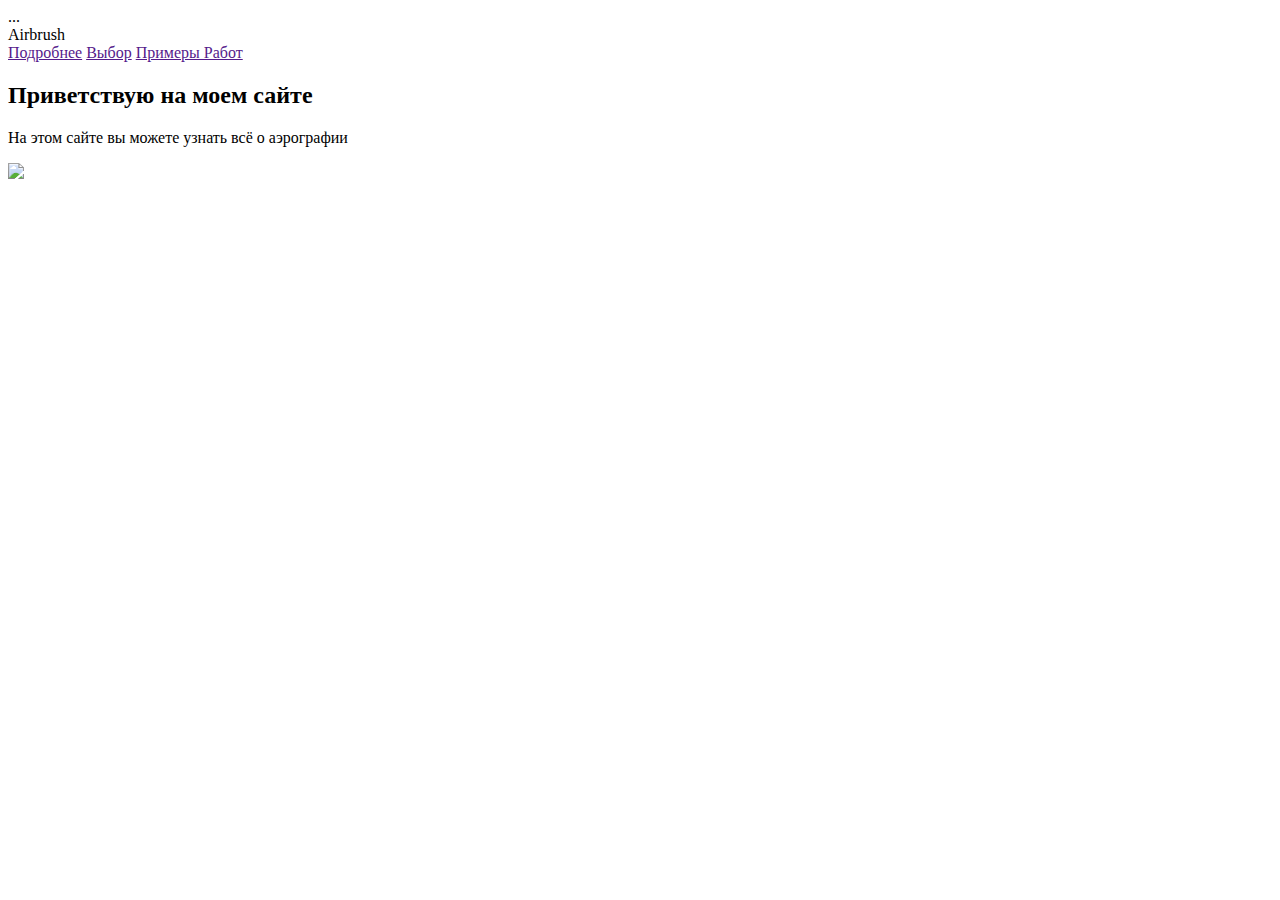
==== index.html @ 42b28818 "new point in index.html" ====
...<html lang="en">
    <head>
        <title>Airbrush</title>
        <meta charset="UTF-8">
        <link rel="stylesheet" href="style.css">
    </head>

    <body>
        <div class="wrapper">
            <header>
                <div class="title">
                    Airbrush
                </div>
                <div class="menu">
                    <a href="">Подробнее</a>
                    <a href="">Выбор</a>
                    <a href="">Примеры Работ</a>
                </div>
            </header>
            
                <div class="content">
                    <div class="welcome">
                        <h2>Приветствую на моем сайте</h2>
                        <p>
                            На этом сайте вы можете узнать всё о аэрографии
                        </p>
                    </div>  
                    <div class="mainfoto">
                        <img src="img/headerfoto2.png">
                    </div> 
                </div>
        </div>





    </body>

</html>
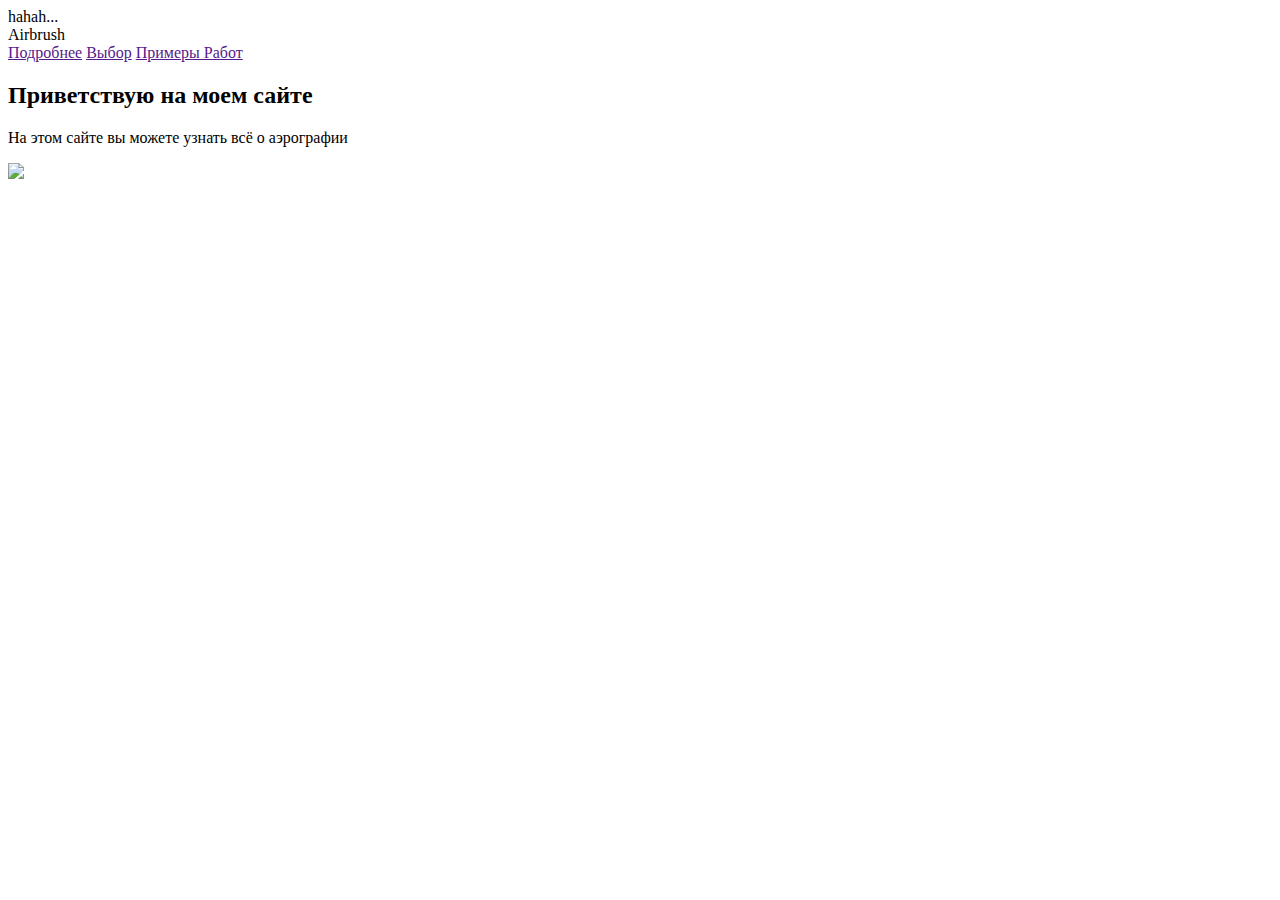
==== commit 616c5fcb: "ahaha" ====
--- a/index.html
+++ b/index.html
@@ -1,4 +1,4 @@
-...<html lang="en">
+hahah...<html lang="en">
     <head>
         <title>Airbrush</title>
         <meta charset="UTF-8">
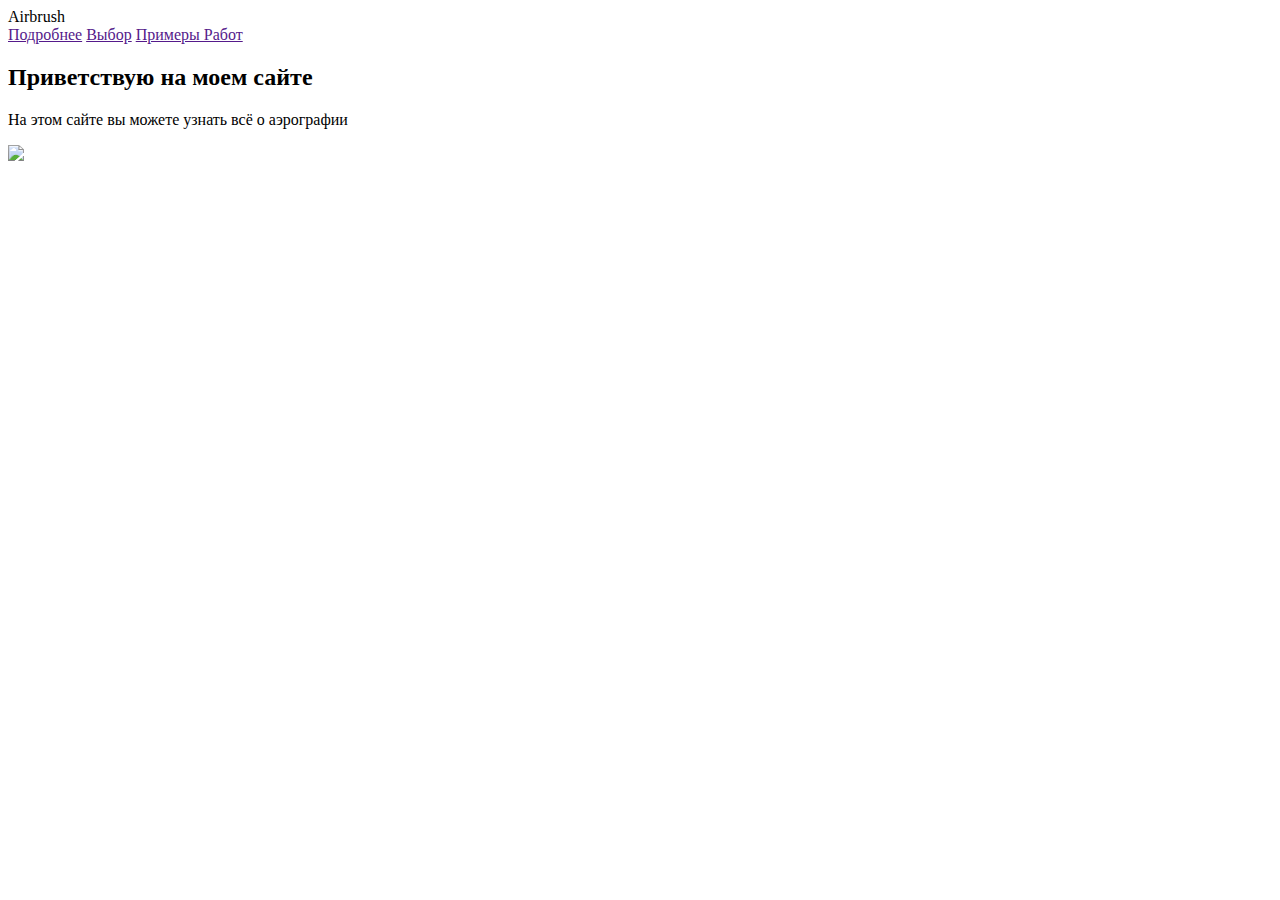
==== commit f87a740a: "Delete kirilllox" ====
--- a/index.html
+++ b/index.html
@@ -1,4 +1,4 @@
-hahah...<html lang="en">
+<html lang="en">
     <head>
         <title>Airbrush</title>
         <meta charset="UTF-8">
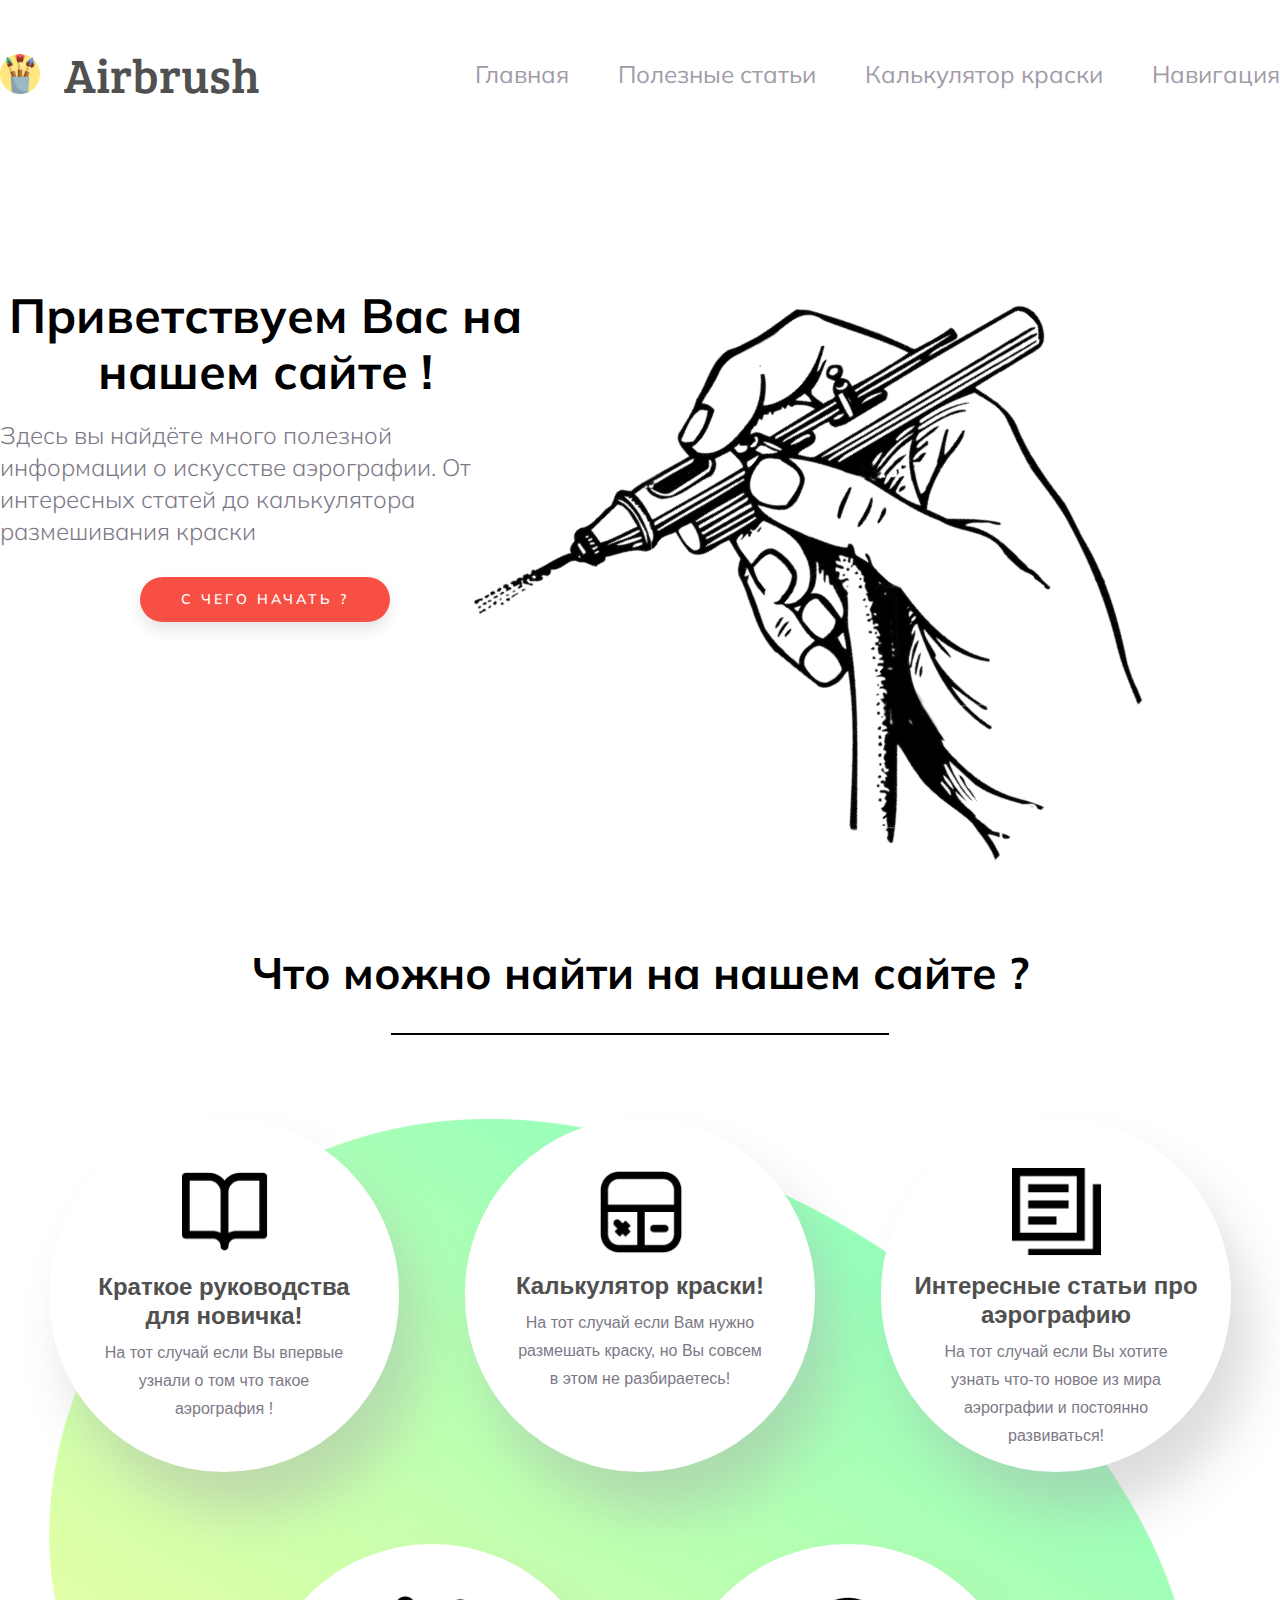
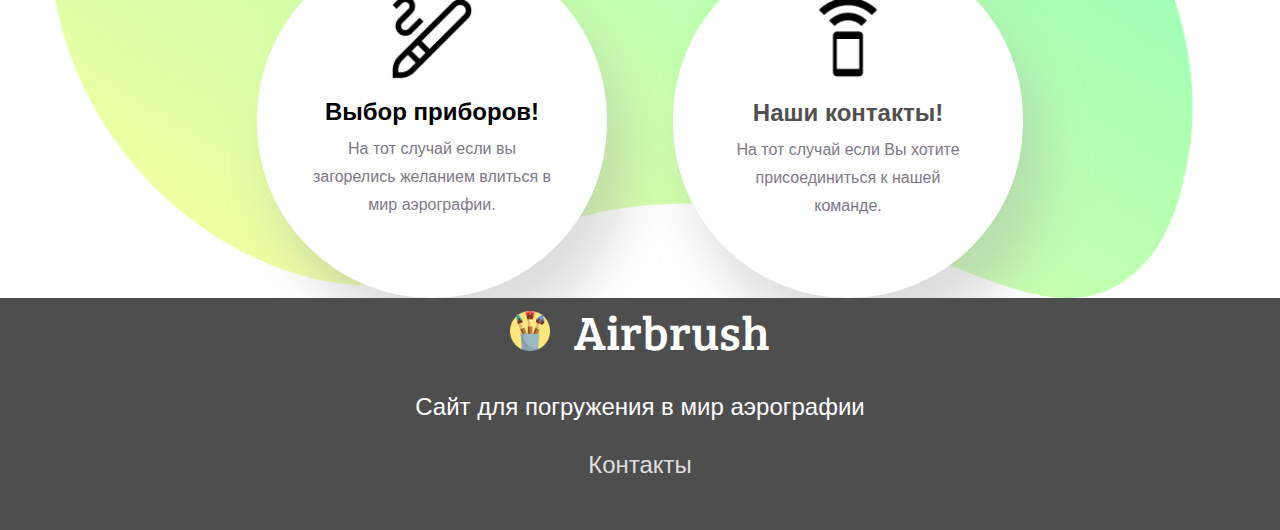
==== commit a198a304: "add" ====
--- a/index.html
+++ b/index.html
@@ -1,40 +1,166 @@
-<html lang="en">
+<html>
     <head>
         <title>Airbrush</title>
-        <meta charset="UTF-8">
-        <link rel="stylesheet" href="style.css">
+        <link rel="stylesheet" href="css/style.css">
+
+        <link rel="preconnect" href="https://fonts.gstatic.com">
+        <link href="https://fonts.googleapis.com/css2?family=Bree+Serif&family=Mulish:wght@200;301;400;700&display=swap" rel="stylesheet">
+
     </head>
+    <body link="#505050" alink="#505050" vlink="#505050">
+        <div class="container">
+            <header>
+            
+                <div class="header_inner"> 
+                    <div class="Logo">
+                        <img class="foto_logo" src="img/brush1.png">
+                        <div class="header_logo">
+                            <a href="index.html">Airbrush</a>
+                        </div>
+                    </div>
+                    <nav class="nav">
+                        <a class="nav_link" href="index.html">Главная</a>
+                        <a class="nav_link" href="article.html">Полезные статьи</a>
+                        <a class="nav_link" href="color.html">Калькулятор краски</a>
+                        <a class="nav_link" href="navigating.html">Навигация</a>
+                    </nav>
+                </div>    
 
-    <body>
-        <div class="wrapper">
-            <header>
-                <div class="title">
-                    Airbrush
+            </header>
+
+            <div id="content">
+
+                
+
+                <div class="intro">
+                    <div class="container_intro">
+                        <div class="intro_inner">
+                            <h1 class="intro_title">
+                                Приветствуем Вас на нашем сайте !
+                            </h1>
+                            <p class="intro_subtitle">
+                                Здесь вы найдёте много полезной информации
+                                о искусстве аэрографии. От интересных статей
+                                до калькулятора размешивания краски
+                            </p>
+                            <a href="#search" class="index_button">С чего начать ?</a>
+                        </div>
+                            <img class="intro_img" src="img/intro_img3.png">
+                    </div>
                 </div>
-                <div class="menu">
-                    <a href="">Подробнее</a>
-                    <a href="">Выбор</a>
-                    <a href="">Примеры Работ</a>
+
+                <div class="info">
+                    <div id="search" class="infotext">
+                        Что можно найти на нашем сайте ?</div>
+                    <div class="underbar"></div>
+                    
                 </div>
-            </header>
-            
-                <div class="content">
-                    <div class="welcome">
-                        <h2>Приветствую на моем сайте</h2>
-                        <p>
-                            На этом сайте вы можете узнать всё о аэрографии
-                        </p>
-                    </div>  
-                    <div class="mainfoto">
-                        <img src="img/headerfoto2.png">
-                    </div> 
-                </div>
-        </div>
+                <div class="circles">
+                    
+                    <div class="all_circles">
+                        <div class="circles_block1">
+
+                            <a href="article.html" class="circle">
+								<div class="all_info_circle">
+									<img class="vector_circle" src="img/book_cyrcle.png">
+									
+									<div id="info_title_circle" class="title_circle">
+										Краткое руководства для новичка!
+									</div>
+									
+									<div class="text_circle">
+										На тот случай если Вы впервые узнали о том что такое аэрография !
+									</div>
+								</div>
+                            </a>
 
 
+                            <a href="color.html" class="circle">
+								<div class="all_info_circle">
+									<img class="vector_circle" src="img/calculator_cyrcle.png">
+									
+									<div id="calculator_cyrcle" class="title_circle">
+										Калькулятор краски!
+									</div>
+									
+									<div class="text_circle">
+										На тот случай если Вам нужно размешать краску, 
+										но Вы совсем в этом не разбираетесь!
+									</div>
+								</div>
+                            </a>
 
 
+                            <a href="article.html" class="circle">
+								<div class="all_info_circle">
+									<img class="vector_circle" src="img/paper_cyrcle.png">
+									
+									<div class="title_circle">
+										Интересные статьи про аэрографию
+									</div>
+									
+									<div class="text_circle">
+										На тот случай если Вы хотите узнать что-то новое 
+										из мира аэрографии и постоянно развиваться!
+									</div>
+								</div>
+                            </a>
 
+                        </div>
+
+
+						<div class="circles_block2">
+							<div class="circle">
+								<div class="all_info_circle">
+									<img  class="vector_circle" src="img/brush_cyrcle.png">
+									
+									<div class="title_circle">
+										Выбор приборов!
+									</div>
+									
+									<div class="text_circle">
+										На тот случай если вы загорелись желанием влиться в мир аэрографии.
+									</div>
+								</div>	
+							</div>
+                            
+
+                            <a href="contacts.html" class="circle">
+								<div class="all_info_circle">
+									<img class="vector_circle" src="img/phone_cyrcle.png">
+									
+									<div class="title_circle">
+										Наши контакты!
+									</div>
+									
+									<div class="text_circle">
+										На тот случай если Вы хотите присоединиться к нашей команде.
+									</div>
+								</div>
+                            </a>
+                        </div>
+                    </div>
+                    <!-- <div class="bcg_foto">
+                        <img src="img/bcg_foto.png">
+                    </div> -->
+                
+                </div>
+            </div>
+            <footer>
+                <div class="footer_bg">
+                    <div class="footer_content">
+                        <div class="Logo">
+                            <img class="foto_logo" src="img/brush1.png">
+                            <div class="footer_logo">Airbrush</div>
+                        </div>
+                        <div class="footer_text">Сайт для погружения в мир аэрографии</div>
+                        <div class="footer_text"><a href="contacts.html">Контакты</a></div>
+    
+                    </div>
+                </div>
+            </footer>
+        </div> 
+		
+	
     </body>
-
 </html>
--- a/css/style.css
+++ b/css/style.css
@@ -0,0 +1,701 @@
+/* *, *::before, *:after{
+box-sizing: border-box;
+} */
+
+body {
+    margin: 0;
+    /* font-family: 'Mulish', sans-serif; */
+
+}
+.container {
+    display: flex;
+    flex-direction: column;
+    /* width: 100%; */
+    /* max-width: 1200px; */
+    /* align-items: center; */
+}
+ /* header */
+header {
+    display: flex;
+    justify-content: center;
+    align-items: center;
+    width: 100%;
+
+}
+
+.header_inner {
+    display: flex;
+    justify-content: space-between;
+    align-items: center;
+    margin-top: 41px;
+    width: 100%;
+    max-width: 1450px;
+}
+
+.logo {
+    display: flex;
+    justify-content: space-between;
+    align-items: center;
+    width: 260px;
+}
+
+.foto_logo {
+    height: 40px;
+}
+
+.header_logo {
+    font-size: 48px;
+    font-weight: 400;
+    color: #505050;
+    font-family: 'Bree Serif', serif;
+    
+}
+
+.header_logo a {
+    text-decoration: none;
+}
+
+
+/* nav */
+
+.nav {
+    font-family: 'Mulish', sans-serif;
+    width: 805px;
+    display: flex;
+    justify-content: space-between;
+    position: relative;
+
+    font-style: normal;
+    font-weight: normal;
+    font-size: 24px;
+    line-height: 30px;
+}
+
+.nav_link {
+    color: #9f9ba8;
+    text-decoration: none;
+    transition: color .2s linear;
+
+}
+
+
+.nav_link:hover {
+    color: #1F1534;
+}
+
+
+
+/* intro */
+/* .intro {
+    width: 100%;
+    height: 100vh;
+    font-family: 'Mulish', sans-serif;
+} */
+#content {
+    display: flex;
+    flex-direction: column;
+    justify-content: center;
+}
+
+
+.intro {
+    display: flex;
+    margin: 0 auto;
+    flex-direction: column;
+    justify-content: center;
+    width: 100%;
+    max-width: 1401px;
+    font-family: 'Mulish', sans-serif;
+    margin-top: 54px;
+}
+
+.container_intro {
+    width: 100%;
+    max-width: 1160px;
+    display: flex;
+    flex-direction: row;
+    justify-content: space-between;
+    align-items: center;
+}
+
+.intro_inner {
+    display: flex;
+    /* width: 100%; */
+    height: 345px;
+    max-width: 1000px;
+    justify-content: space-between;
+    flex-direction: column;
+    align-items: center;
+}
+.intro_inner h1 {
+    margin: 0;
+    font-size: 48px;
+    line-height: 56px;
+    text-align: center;
+    color: #000000;
+    /* mix-blend-mode: normal; */
+}
+.intro_inner p {
+    margin: 0;
+}
+
+.intro_title {
+    width: 576px;
+    max-width: 530px;
+    font-size: 40px;
+    font-weight: 700;
+    line-height: 56px;
+    text-align: center;
+}
+
+.intro_subtitle {
+    width: 100%;
+    max-width: 530px;
+    color: #7D7987;
+
+    font-family: 'Mulish', sans-serif;
+    font-style: normal;
+    font-weight: 300;
+    font-size: 24px;
+    line-height: 32px;
+}
+
+.intro_img {
+    transform: rotate(42.58deg);
+    position: relative;
+    top:110px;
+    z-index: -1;
+    user-select: none;
+    pointer-events: none;
+}
+
+
+/* КНОПКА */
+.index_button {
+    text-decoration: none;
+    display: inline-block;
+    width: 100%;
+    max-width: 250px;
+    height: 45px;
+    line-height: 45px;
+    border-radius: 45px;
+    margin: 10px 20px;
+    font-family: 'Mulish', sans-serif;
+    font-size: 14px;
+    text-transform: uppercase;
+    text-align: center;
+    letter-spacing: 3px;
+    font-weight: 600;
+    color: white;
+    background:#F84F44;
+    box-shadow: 0 8px 15px rgba(0, 0, 0, .1);
+    transition: .3s;
+  }
+  .index_button:hover {
+    background: #9f9ba8;
+    box-shadow: #f6e9e3;
+    color: white;
+    transform: translateY(-7px);
+  }
+/* КНОПКА */
+
+
+/* ПРИКОЛ */
+.Hahaha {
+display: none;
+}
+a.haha:hover+div
+{
+display: block;
+text-decoration: none;
+}
+
+/* ПРИКОЛ */
+
+
+/* info */
+
+.info {
+    display: flex;
+    justify-content: space-between;
+    flex-direction: column;
+    align-items: center;
+    height: 90px;
+    margin-top: 187px;
+}
+
+.infotext {
+
+    font-family: 'Mulish', sans-serif;
+    font-weight: 700;
+    font-size: 44px;
+    line-height: 56px;
+}
+
+.underbar {
+    width: 498px;
+    height: 2px;
+    background-color: black;
+}
+
+
+
+
+
+
+/* /////////////////////////////////////////////////////////////////// */
+
+
+/* Я хз как обьединять классы для двух разных элементов */
+
+/* ARTICLE */
+
+
+
+.article_container_intro {
+    width: 100%;
+    max-width: 1500px;
+    display: flex;
+    flex-direction: row;
+    justify-content: space-between;
+    align-items: center;
+    margin-top: 50px;
+}
+
+
+#article-2_incontainerintro {
+	margin-top: 190px;
+}
+
+
+
+.article_intro_inner {
+    display: flex;
+    /* width: 100%; */
+    height: 280px;
+    max-width: 1000px;
+    justify-content: space-between;
+    flex-direction: column;
+    align-items: center;
+}
+
+
+.article_intro_img {
+    width: 652px;
+    height: 545px;
+    
+
+}
+
+.article_intro_inner h1 {
+    margin: 0;
+    font-size: 48px;
+    line-height: 56px;
+    text-align: center;
+    color: #000000;
+    /* mix-blend-mode: normal; */
+}
+.article_intro_inner p {
+    margin: 0;
+}
+
+.article_intro_title {
+    width: 576px;
+    max-width: 530px;
+    font-size: 38px;
+    font-weight: 700;
+    line-height: 56px;
+    text-align: center;
+}
+
+.article_intro_subtitle {
+    width: 100%;
+    max-width: 400px;
+    color: #7D7987;
+
+    font-family: 'Mulish', sans-serif;
+    font-style: normal;
+    font-weight: 300;
+    font-size: 24px;
+    line-height: 32px;
+}
+
+
+/* КНОПКА 1 */
+.article_button {
+    text-decoration: none;
+    display: inline-block;
+    width: 100%;
+    max-width: 460px;
+    height: 45px;
+    line-height: 45px;
+    border-radius: 45px;
+    margin: 10px 20px;
+    font-family: 'Mulish', sans-serif;
+    font-size: 14px;
+    text-transform: uppercase;
+    text-align: center;
+    letter-spacing: 3px;
+    font-weight: 600;
+    color: white;
+    background:#F84F44;
+    box-shadow: 0 8px 15px rgba(0, 0, 0, .1);
+    transition: .3s;
+  }
+  .article_button:hover {
+    background: #9f9ba8;
+    box-shadow: 0 15px 20px rgba(108, 117, 125, .4);
+    color: white;
+    transform: translateY(-7px);
+  }
+/* КНОПКА 1 */
+
+/* info */
+/* Articles */
+
+.article {
+    display: flex;
+    justify-content: space-between;
+    flex-direction: column;
+    align-items: center;
+    height: 90px;
+    margin-top: 187px;
+}
+
+.article_infotext {
+
+    font-family: 'Mulish', sans-serif;
+    font-weight: 700;
+    font-size: 48px;
+    line-height: 56px;
+}
+
+.article_underbar {
+    width: 268px;
+    height: 2px;
+    background-color: black;
+}
+
+
+
+/* ////////// */
+
+.article-1_container_intro {
+    width: 100%;
+    max-width: 1500px;
+    display: flex;
+    flex-direction: row;
+    justify-content: space-between;
+    align-items: center;
+    margin-top: 50px;
+}
+
+
+.article-1_intro_inner {
+    display: flex;
+    /* width: 100%; */
+    height: 413px;
+    max-width: 1000px;
+    justify-content: space-between;
+    flex-direction: column;
+    align-items: center;
+}
+
+
+.article-1_intro_img {
+    max-width: 657px;
+    width: 100%;
+
+    
+}
+
+.article-1_intro_inner h1 {
+    margin: 0;
+    text-align: center;
+    color: #000000;
+    /* mix-blend-mode: normal; */
+    width: 100%;
+    max-width: 480px;
+    font-size: 36px;
+    font-weight: 700;
+    line-height: 53px;
+    text-align: center;
+}
+
+.article-1_intro_inner p {
+    margin: 0;
+    width: 100%;
+    max-width: 467px;
+    color: #7D7987;
+    text-align: center;
+    font-family: 'Mulish', sans-serif;
+    font-weight: 200;
+    font-size: 18px;
+    line-height: 28px;
+}
+
+
+
+/* КНОПКА 2 */
+.article-1_button {
+    text-decoration: none;
+    display: inline-block;
+    padding: 7px 12px;
+    margin: 10px 20px;
+    position: relative;
+    /* overflow: hidden; */
+    border: 1.4px solid #fe6637;
+    border-radius: 8px;
+    font-family: 'Mulish', sans-serif;
+    font-size: 18px;
+    color: #fe6637;
+    transition: .05s ease-in-out;
+  }
+  .article-1_button:before {
+    content: "";
+    background: linear-gradient(90deg, rgba(255, 255, 255, .1), rgba(255, 255, 255, .5));
+    height: 100px;
+    width: 50px;
+    position: absolute;
+    top: -8px;
+    left: -75px;
+    transform: skewX(-45deg);
+  }
+  .article-1_button:hover {
+    background: #fe6637;
+    color: #fff;
+  }
+  .article-1_button:hover:before {
+    left: 150px;
+    transition: .5s ease-in-out;
+  }
+/* КНОПКА 2 */
+
+
+
+
+
+
+
+
+
+/* circles */
+.circles {
+    display: flex;
+    margin: 0 auto;
+    max-width: 1182px;
+    margin-top: 83px;
+	font-family: 'Murlish', sans-serif;
+}
+
+.bcg_foto {
+    z-index: -1;
+    display: flex;
+    width: 1200px;
+    margin-right: 50px;
+	opacity: 0.6;
+}
+
+/* .bcg_foto, .all_circles {
+    position: absolute; 
+
+} */
+
+.all_circles {
+    display: flex;
+    flex-direction: column;
+    align-items: center;
+    background-image: url("../img/bcg_foto.png");
+    background-size: contain;
+    background-repeat: no-repeat;
+}
+
+.circles_block1 {
+    display: flex;
+    justify-content: space-between;
+    width: 1182px;
+
+}
+
+.circles_block2 {
+    display: flex;
+    justify-content: space-between;
+    width: 766px;
+    margin-top: 72px;
+}
+
+
+
+
+.circle {
+    width: 350px;
+    height: 354px;
+    background: white;
+    box-shadow: 20px 40px 50px rgba(167, 167, 167, 0.4);
+    border-radius: 175px;
+	align-items: center;
+	display: flex;
+    flex-direction: column;
+    text-decoration: none;
+}
+
+
+/* ////// */
+
+
+.all_info_circle {
+	display: flex;
+    flex-direction: column;
+	justify-content: space-between;
+    align-items: center;
+	height: 260px;
+	width: 350px;
+	
+}
+
+
+.vector_circle {
+    width: 90px;
+	margin-top: 50px;
+}
+
+/* h1 В КРУГАХ */
+
+.title_circle {
+	margin-top: 15px;
+	font-weight: 700;
+	font-size: 24px;
+	line-height: 29px;
+	text-align: center;
+}
+
+.text_circle {
+	display: flex;
+	text-align: center;
+	font-weight: 300;
+	font-size: 16px;
+	line-height: 28px;
+	color: #7D7987;
+	width: 100%;
+	max-width: 251px;
+	margin-top: 9px;
+
+}
+
+
+#info_title_circle {
+	width: 272px;
+}
+
+#calculator_cyrcle {
+	width: 255px;
+	
+}
+
+
+
+
+
+/*/////////////////////////////////////// */
+.map_content{
+	display: flex;
+
+	align-items: flex-end;
+	margin: 75 100;
+}
+.yandex_map {
+    display: flex;
+	width: 100%;
+	max-width: 522px;
+
+}
+.info_article {
+display: flex;
+height: 413px;
+max-width: 1000px;
+justify-content: space-between;
+flex-direction: column;
+align-items: center;
+}
+
+/* ///////////////////////////////////////// */
+
+footer {
+    display: flex;
+    align-items: center;
+    margin: 0 auto;
+    flex-direction: column;
+    width: 100%;
+    height: 232px;
+    color: white;
+    background-color:  #4E4E4E;
+}
+
+.footer_content {
+    display: flex;
+    justify-content: space-between;
+    flex-direction: column;
+    align-items: center;
+    text-align: center;
+    height: 83px;
+    
+    margin-bottom: 55px;
+
+}
+
+.footer_logo {
+    font-size: 48px;
+    font-weight: 400;
+    color: white;
+    font-family: 'Bree Serif', serif; 
+}
+
+.footer_text {
+    display: flex;
+    align-items: center;
+    text-align: center;
+    margin-top: 30px;;
+    font-family: 'Murlish', sans-serif;
+    font-size: 24px;
+}
+
+.footer_text a {
+    text-decoration: none;
+    color: #dfdfdf;
+}
+
+#index_footer {
+    margin-top: 950px;
+}
+
+
+
+.input_color {
+    background-color: #f5f5f5;
+    border: 2px solid #490f0f;
+    border-radius: 10px;
+    padding: 15px;
+    margin-bottom: 10px;
+    width:300px;
+    text-align: center;
+    height: 100px;
+    border: none;
+    outline: none;
+
+}
+
+#outColor {
+    width: 200px;
+    height: 200px;
+    background-color: #dfdfdf;
+    border-radius: 15px;
+}
+
+.block_color_picker {display: flex; color: rgb(54, 54, 54); padding: 10px;}
+.block_color_picker h3 {margin-right: 20px;}
+.block_color {
+    display: flex;
+    flex-direction: column;
+    align-items: center;
+    margin-top: 40px;
+}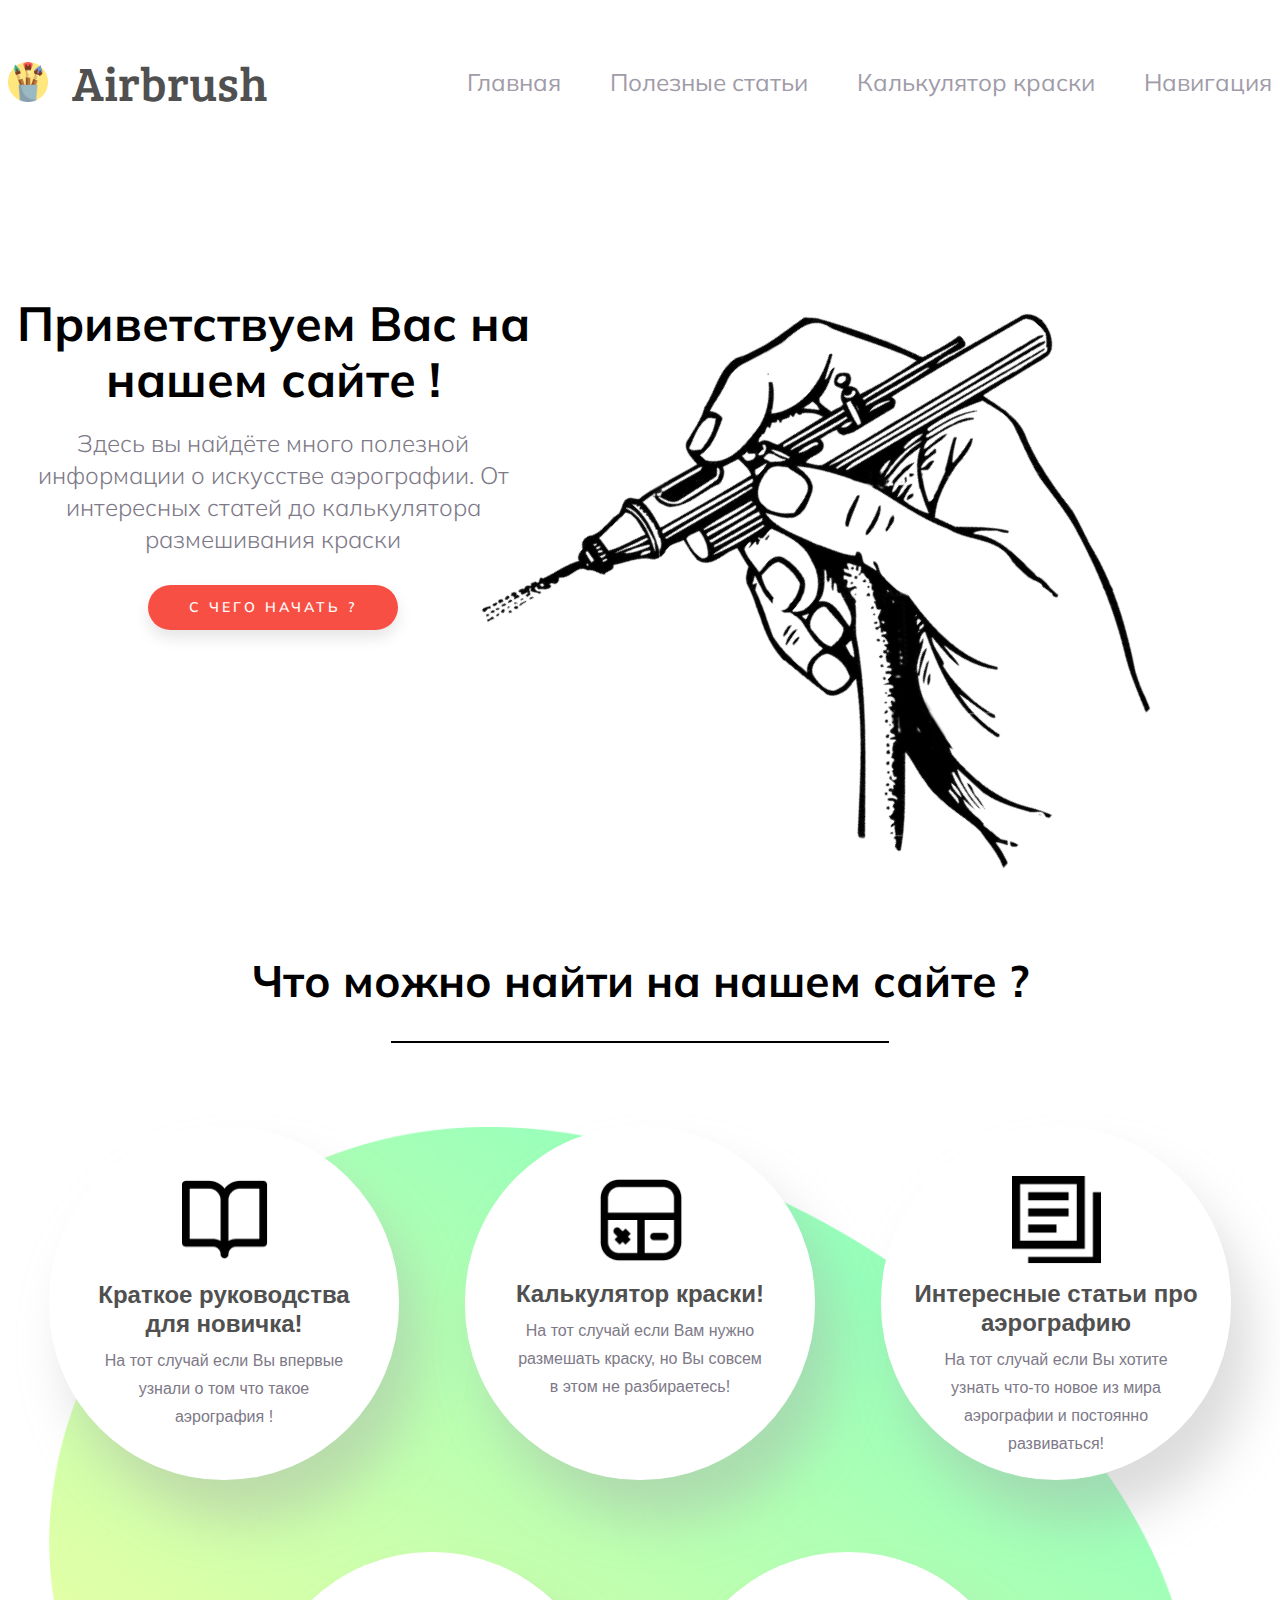
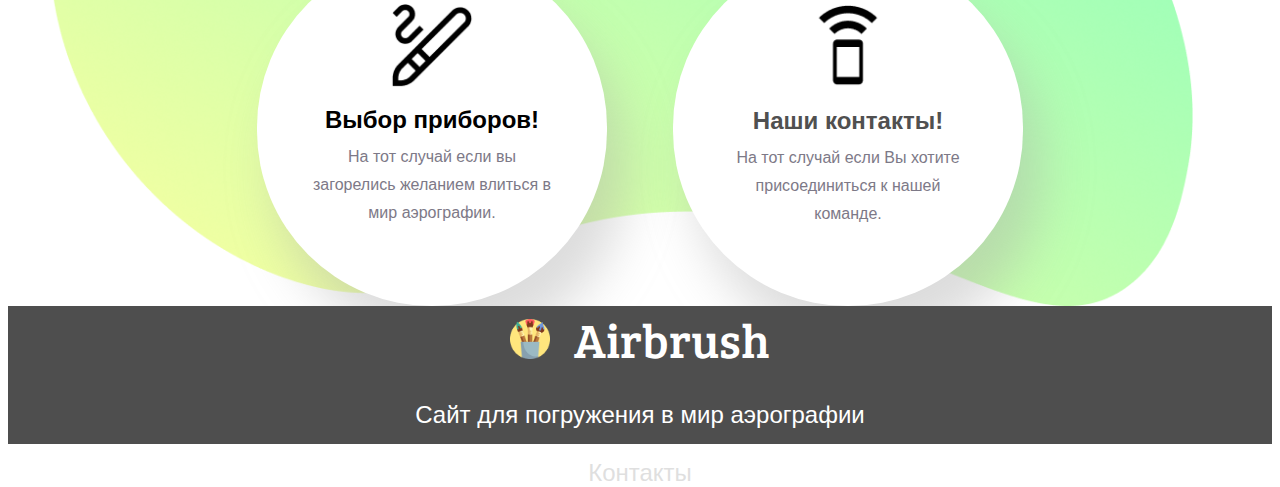
==== commit f1d505ef: "add..." ====
--- a/index.html
+++ b/index.html
@@ -9,6 +9,7 @@
     </head>
     <body link="#505050" alink="#505050" vlink="#505050">
         <div class="container">
+
             <header>
             
                 <div class="header_inner"> 
@@ -45,13 +46,14 @@
                             </p>
                             <a href="#search" class="index_button">С чего начать ?</a>
                         </div>
-                            <img class="intro_img" src="img/intro_img3.png">
+                        <img class="intro_img" src="img/intro_img3.png">
                     </div>
                 </div>
 
                 <div class="info">
                     <div id="search" class="infotext">
-                        Что можно найти на нашем сайте ?</div>
+                        Что можно найти на нашем сайте ?
+                    </div>
                     <div class="underbar"></div>
                     
                 </div>
--- a/css/style.css
+++ b/css/style.css
@@ -3,14 +3,18 @@
 } */
 
 body {
-    margin: 0;
+    /* display: flex;
+    justify-content: center; */
+    /* margin: 0; */
     /* font-family: 'Mulish', sans-serif; */
 
 }
 .container {
     display: flex;
     flex-direction: column;
-    /* width: 100%; */
+    text-align: center;
+    width: 100%;
+    height: 100%;
     /* max-width: 1200px; */
     /* align-items: center; */
 }
@@ -20,7 +24,6 @@
     justify-content: center;
     align-items: center;
     width: 100%;
-
 }
 
 .header_inner {
